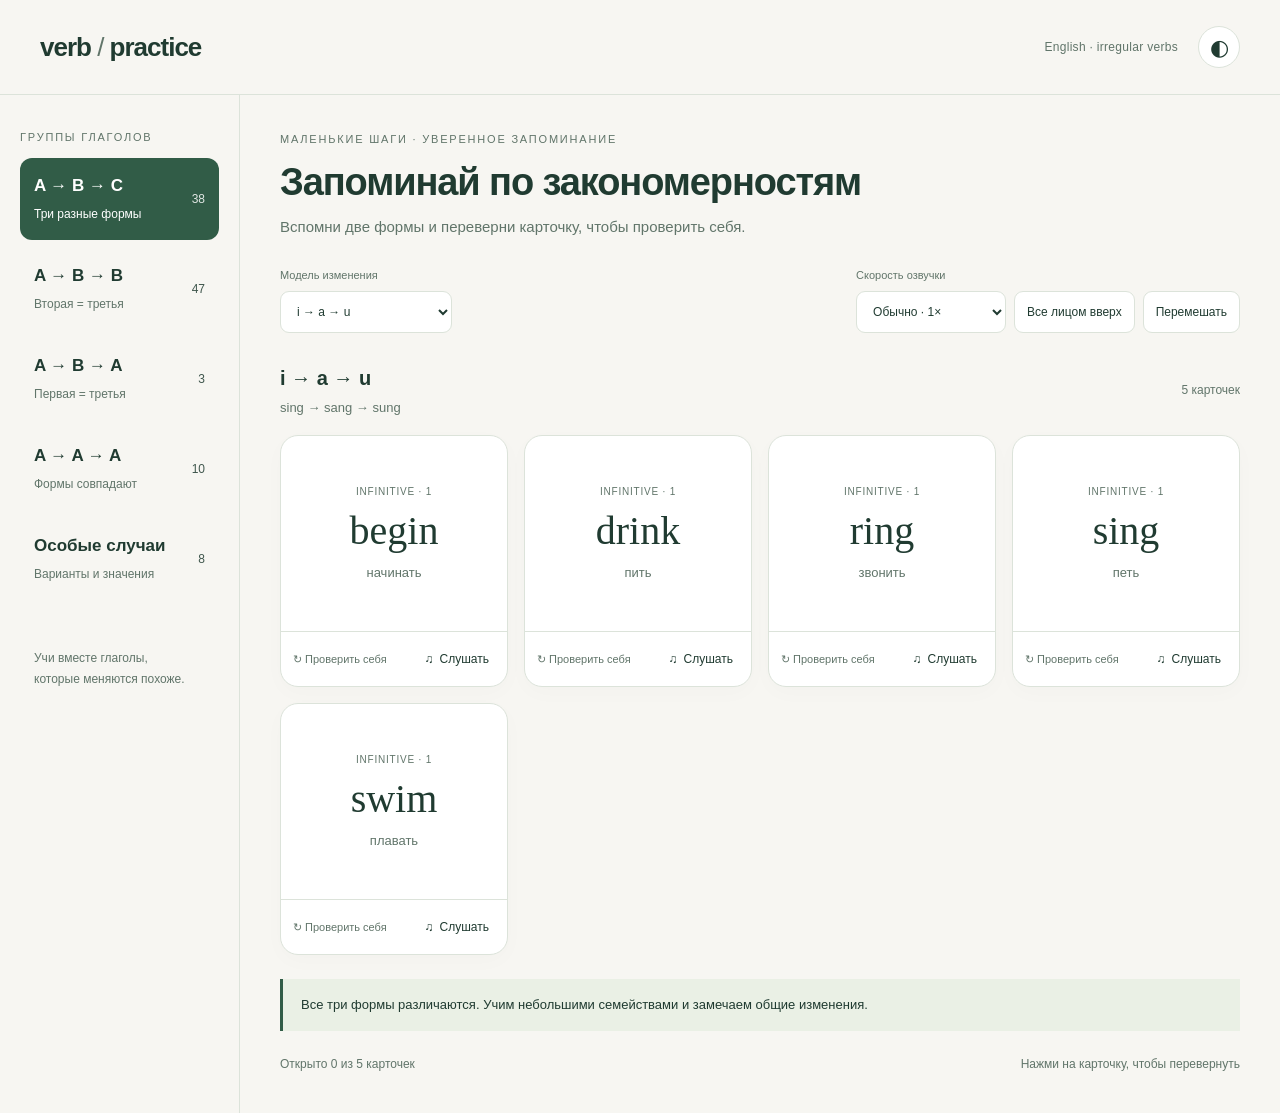
==== index.html @ 7c8f0abf "Add irregular verb flashcard trainer with grouped forms and audio playback" ====
<!doctype html>
<html lang="ru">
<head><meta charset="utf-8"><meta name="viewport" content="width=device-width,initial-scale=1"><meta name="theme-color" content="#315c47"><meta name="description" content="Карточки английских неправильных глаголов по типам изменений с озвучкой."><title>Verb Practice — неправильные глаголы</title><link rel="icon" href="icon.svg" type="image/svg+xml"><link rel="stylesheet" href="styles.css"><script src="data.js" defer></script><script src="audio.js" defer></script><script src="app.js" defer></script></head>
<body>
<a class="skip" href="#main">К карточкам</a>
<div class="app">
<header class="header"><a class="brand" href="./" aria-label="Verb Practice — главная">verb<span> / </span>practice</a><div class="header-right"><span class="tag">English · irregular verbs</span><button class="icon-button" id="theme" aria-label="Переключить тему">◐</button></div></header>
<div class="layout"><aside class="sidebar"><p class="eyebrow">Группы глаголов</p><nav id="groups" aria-label="Типы изменений"></nav><div class="sidebar-note">Учи вместе глаголы,<br>которые меняются похоже.</div></aside>
<main id="main"><p class="eyebrow">Маленькие шаги · уверенное запоминание</p><h1>Запоминай по закономерностям</h1><p class="intro">Вспомни две формы и переверни карточку, чтобы проверить себя.</p>
<div class="toolbar"><label class="field">Модель изменения<select id="family"></select></label><div class="tools"><label class="field">Скорость озвучки<select id="speed"><option value="0.8">Медленно · 0,8×</option><option value="1" selected>Обычно · 1×</option></select></label><button class="button" id="reset">Все лицом вверх</button><button class="button" id="shuffle">Перемешать</button></div></div>
<div class="model-heading"><div><h2 id="family-title"></h2><p id="pattern"></p></div><span id="card-count" class="count"></span></div>
<div id="cards" class="cards" aria-label="Карточки глаголов"></div><p class="empty" id="empty" hidden>В этой группе пока нет карточек.</p>
<div class="group-note" id="group-note"></div>
<footer class="footer"><span id="progress"></span><div class="audio-status"><span id="status" role="status" aria-live="polite">Нажми на карточку, чтобы перевернуть</span><button id="stop" class="text-button" hidden>Остановить звук</button></div></footer>
</main></div>
</div>
<template id="card-template"><article class="verb-card"><button class="face" type="button"><span class="front"><span class="form-label">Infinitive · 1</span><span class="word"></span><span class="translation"></span><span class="phonetic"></span></span><span class="back" hidden><span class="back-forms"><span class="form-column"><span class="form-label">Past Simple · 2</span><span class="past word"></span><span class="past-audio-label"></span></span><span class="form-column"><span class="form-label">Past Participle · 3</span><span class="participle word"></span><span class="part-audio-label"></span></span></span></span></button><div class="card-footer"><span class="flip-hint">↻ Проверить себя</span><button class="listen" type="button"><span aria-hidden="true">♫</span> <span class="listen-label">Слушать</span></button></div><div class="details" hidden><p class="variant"></p><p class="verb-note"></p></div></article></template>
</body></html>
---- styles.css ----
:root{color-scheme:light;--paper:#f7f6f2;--panel:#fff;--ink:#203b31;--sub:#61756a;--line:#dce3da;--green:#315c47;--on:#fff;--soft:#eaf0e5;--focus:#a95d17;--shadow:0 6px 22px #203b3105}
:root[data-theme=dark]{color-scheme:dark;--paper:#171c1a;--panel:#212924;--ink:#e5eee7;--sub:#a5b8ab;--line:#3c4c41;--green:#a6d2b4;--on:#17251c;--soft:#2e3b30;--focus:#f1c37c;--shadow:none}
*{box-sizing:border-box}body{margin:0;background:var(--paper);color:var(--ink);font:15px/1.5 -apple-system,BlinkMacSystemFont,"Segoe UI",Arial,sans-serif}button,select{font:inherit}button{cursor:pointer;color:inherit}button:disabled{cursor:default;opacity:.6}button:focus-visible,a:focus-visible,select:focus-visible{outline:3px solid var(--focus);outline-offset:4px}button,select,a{-webkit-tap-highlight-color:transparent}[hidden]{display:none!important}.skip{position:absolute;top:-100px;left:12px;padding:12px;background:var(--panel);color:var(--ink);z-index:10}.skip:focus{top:12px}.app{max-width:1440px;margin:auto;min-height:100vh}.header{display:flex;align-items:center;justify-content:space-between;padding:26px 40px;border-bottom:1px solid var(--line);gap:16px;flex-wrap:wrap}.brand{font-size:26px;font-weight:700;letter-spacing:-1px;text-decoration:none;color:var(--ink)}.brand span{color:var(--sub);font-weight:400}.header-right{display:flex;align-items:center;gap:20px}.tag{font-size:12px;color:var(--sub);letter-spacing:.3px}.icon-button{border:1px solid var(--line);background:var(--panel);border-radius:50%;width:42px;height:42px;font-size:22px}.layout{display:grid;grid-template-columns:240px minmax(0,1fr)}.sidebar{padding:34px 20px;border-right:1px solid var(--line)}.eyebrow{font-size:11px;letter-spacing:1.8px;text-transform:uppercase;color:var(--sub);margin:0 0 12px}.group{display:flex;width:100%;align-items:center;justify-content:space-between;text-align:left;border:0;background:transparent;padding:15px 14px;border-radius:12px;margin:8px 0;gap:5px}.group strong{display:block;font-size:17px;margin-bottom:4px;font-weight:600}.group small{font-size:12px;color:var(--sub)}.group .n{font-size:12px;opacity:.85}.group[aria-pressed=true]{background:var(--green);color:var(--on)}.group[aria-pressed=true] small{color:var(--on)}.sidebar-note{margin:48px 14px 0;font-size:12px;line-height:1.8;color:var(--sub)}main{padding:36px 40px 40px;min-width:0}h1{font-size:clamp(26px,3.4vw,38px);line-height:1.2;letter-spacing:-1.1px;margin:8px 0 10px;font-weight:600}.intro{font-size:15px;color:var(--sub);margin:0 0 28px;line-height:1.6}.toolbar{display:flex;align-items:flex-end;justify-content:space-between;gap:12px;flex-wrap:wrap;margin:0 0 30px}.tools{display:flex;align-items:flex-end;gap:8px;flex-wrap:wrap}.field{display:flex;flex-direction:column;gap:7px;font-size:11px;color:var(--sub);max-width:100%}select,.button{background:var(--panel);color:var(--ink);border:1px solid var(--line);padding:11px 12px;border-radius:9px;font-size:12px;min-height:42px;max-width:100%}.field select{min-width:150px}.button:hover,.listen:hover,.text-button:hover{background:var(--soft)}.model-heading{display:flex;gap:10px;align-items:center;justify-content:space-between;margin-bottom:18px}h2{font-size:20px;margin:0;font-weight:600}.model-heading p{font-size:13px;color:var(--sub);margin:5px 0 0}.count{font-size:12px;white-space:nowrap;color:var(--sub)}.cards{display:grid;grid-template-columns:repeat(3,minmax(0,1fr));gap:16px;align-items:start}.verb-card{background:var(--panel);border:1px solid var(--line);border-radius:18px;overflow:hidden;box-shadow:var(--shadow);transition:background .15s ease}.verb-card.is-flipped{background:var(--soft)}.face{border:0;background:transparent;width:100%;padding:22px 16px;text-align:center;min-height:195px;display:flex;align-items:center;justify-content:center}.front{display:flex;flex-direction:column;align-items:center;gap:9px;width:100%}.form-label{font-size:10px;letter-spacing:.8px;color:var(--sub);text-transform:uppercase}.word{font-family:Georgia,"Times New Roman",serif;font-size:40px;line-height:1.15;overflow-wrap:anywhere}.translation{font-size:13px;color:var(--sub)}.phonetic{font-size:12px;color:var(--sub)}.phonetic:empty{display:none}.back{width:100%}.back-forms{display:grid;grid-template-columns:1fr 1fr;gap:12px;align-items:start}.form-column{min-width:0;display:flex;flex-direction:column;gap:12px}.form-column .word{font-size:30px}.past-audio-label,.part-audio-label{font-size:11px;color:var(--sub)}.past-audio-label:empty,.part-audio-label:empty{display:none}.card-footer{display:flex;justify-content:space-between;align-items:center;padding:8px 12px;border-top:1px solid var(--line);gap:4px;min-height:52px}.flip-hint{font-size:11px;color:var(--sub)}.listen{border:0;background:transparent;display:flex;align-items:center;gap:6px;padding:10px 6px;font-size:12px;border-radius:7px;white-space:nowrap}.listen.playing{background:var(--green);color:var(--on)}.details{padding:12px 15px;border-top:1px solid var(--line);font-size:12px;color:var(--sub);line-height:1.65}.details p{margin:0}.details p+p{margin-top:8px}.details p:empty{display:none}.variant{color:var(--ink)}.group-note{padding:15px 18px;margin-top:24px;border-left:3px solid var(--green);background:var(--soft);font-size:13px;line-height:1.7}.footer{display:flex;gap:12px;align-items:flex-start;justify-content:space-between;margin-top:24px;font-size:12px;color:var(--sub);flex-wrap:wrap}.audio-status{display:flex;gap:10px;align-items:center;flex-wrap:wrap}.text-button{color:var(--ink);border:0;background:transparent;text-decoration:underline;padding:4px}.empty{color:var(--sub)}
@media(min-width:1250px){.cards{grid-template-columns:repeat(4,minmax(0,1fr))}}
@media(max-width:1000px){.layout{grid-template-columns:205px minmax(0,1fr)}main{padding:28px}.header{padding:24px 28px}.cards{grid-template-columns:repeat(2,minmax(0,1fr))}.sidebar{padding:28px 14px}.toolbar{justify-content:flex-start}}
@media(max-width:680px){.layout{grid-template-columns:1fr}.sidebar{border-right:0;border-bottom:1px solid var(--line);padding:18px}.sidebar nav{display:grid;grid-template-columns:repeat(3,minmax(0,1fr));gap:6px}.group{margin:0;padding:11px 9px}.group strong{font-size:14px}.group small,.sidebar-note{display:none}.group .n{font-size:10px}.header{padding:18px 20px}.brand{font-size:23px}.tag{display:none}main{padding:24px 18px}.toolbar{gap:14px}.toolbar>.field{width:100%}.field select{font-size:16px;min-width:0}.tools{width:100%}.tools .field{flex:1}.button{padding:10px;font-size:12px}.face{padding:18px 10px;min-height:180px}.word{font-size:35px}.form-column .word{font-size:25px}.back-forms{gap:7px}.form-label{font-size:9px;letter-spacing:.4px}.cards{gap:10px}.card-footer{padding:6px 8px;flex-wrap:wrap}.listen{padding:8px 4px;min-height:40px}.model-heading{align-items:flex-start}.group-note{padding:12px 14px}.icon-button{height:40px;width:40px}}
@media(max-width:360px){.cards{grid-template-columns:1fr}.face{min-height:170px}.form-label{font-size:10px}}
@media(prefers-reduced-motion:reduce){*{transition:none!important;scroll-behavior:auto!important}}

.long-forms .back-forms{grid-template-columns:1fr;gap:18px}.long-forms .form-column{gap:6px}.long-forms .form-column .word{font-size:28px}.long-forms .face{min-height:210px}
@media(max-width:480px){.cards{grid-template-columns:1fr}.face{min-height:185px}.form-column .word{font-size:32px}.form-label{font-size:10px}.card-footer{flex-wrap:nowrap;padding:8px 14px}.long-forms .back-forms{grid-template-columns:1fr 1fr;gap:14px}.long-forms .form-column .word{font-size:27px}}
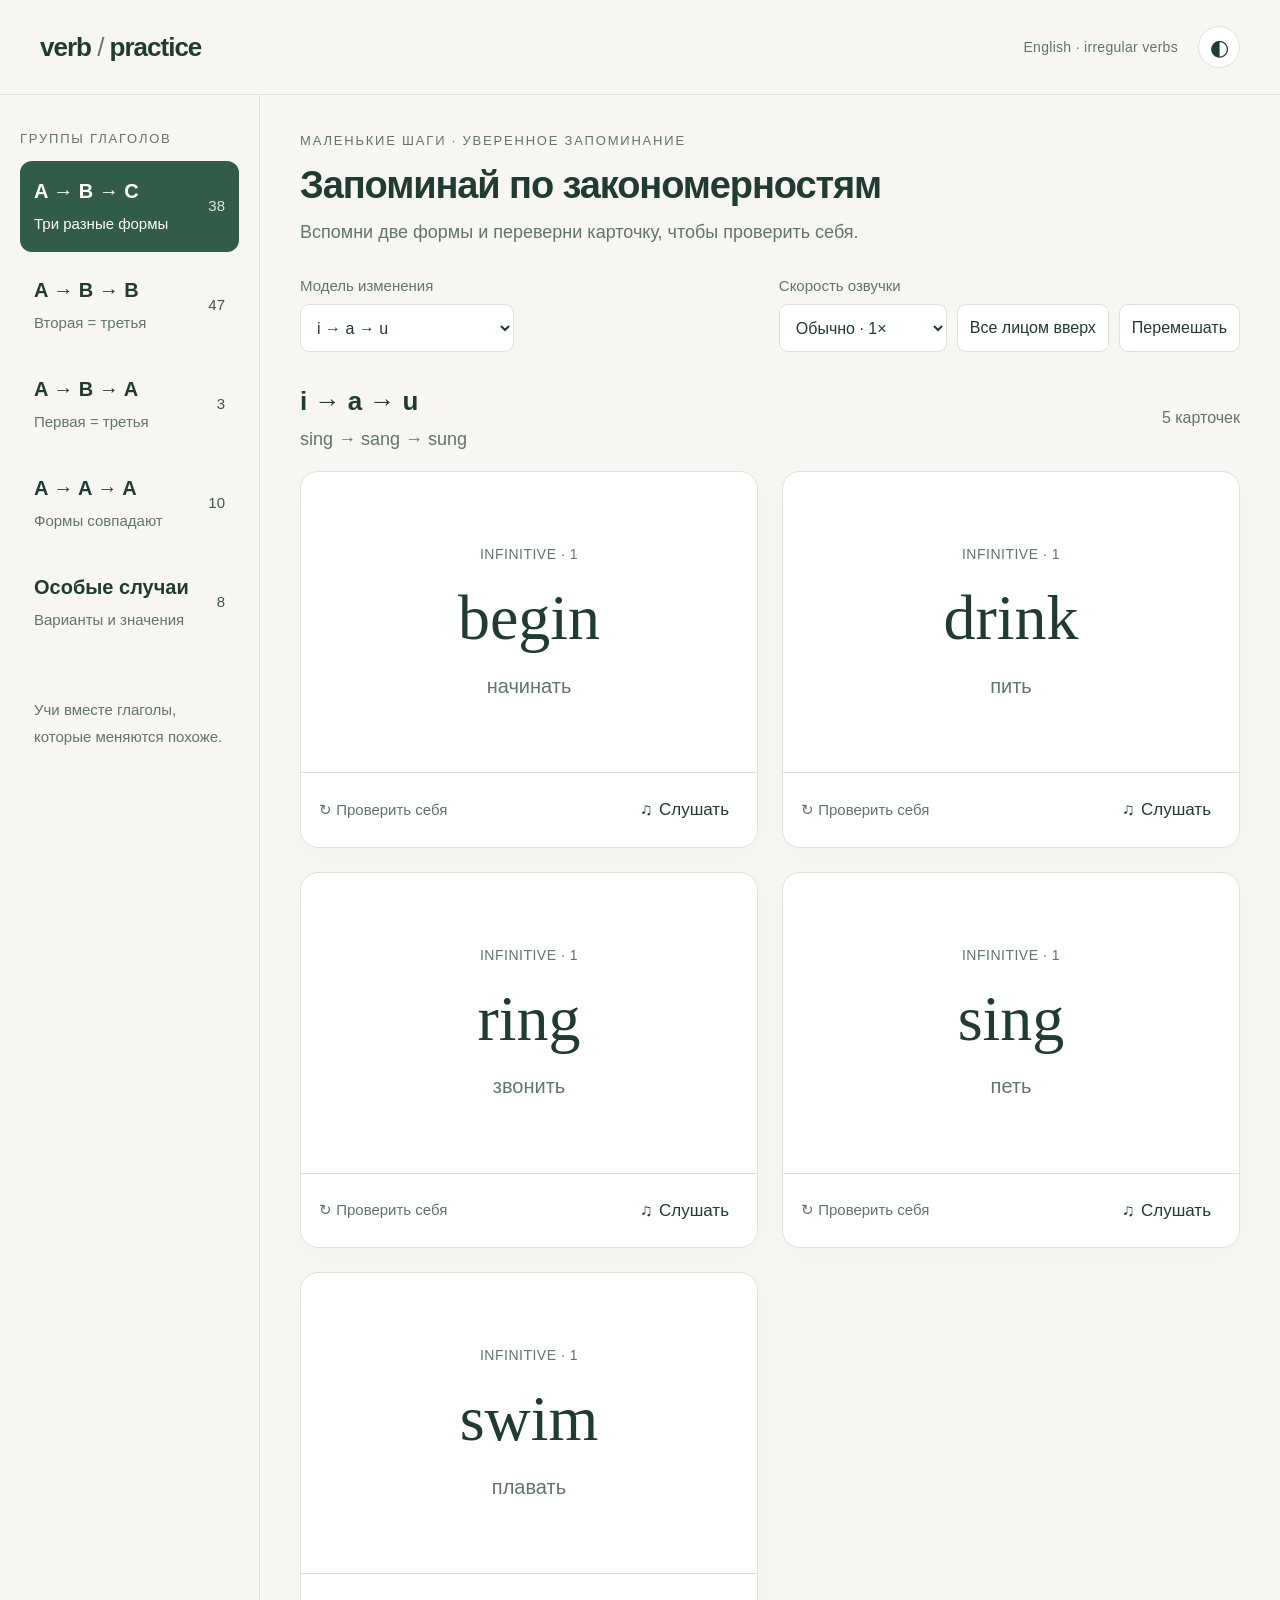
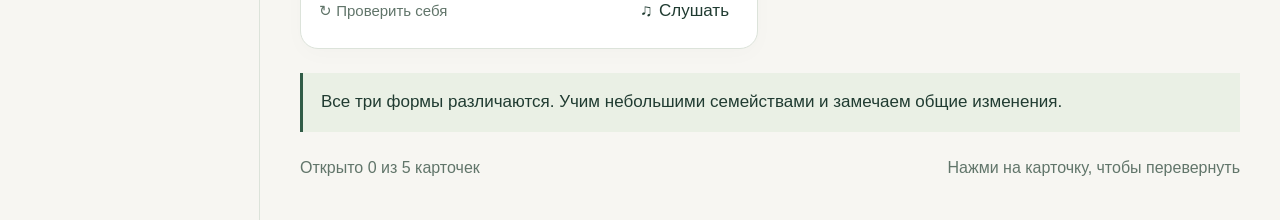
==== commit c42a7b32: "Refresh stylesheet cache for larger flashcards" ====
--- a/index.html
+++ b/index.html
@@ -1,6 +1,6 @@
 <!doctype html>
 <html lang="ru">
-<head><meta charset="utf-8"><meta name="viewport" content="width=device-width,initial-scale=1"><meta name="theme-color" content="#315c47"><meta name="description" content="Карточки английских неправильных глаголов по типам изменений с озвучкой."><title>Verb Practice — неправильные глаголы</title><link rel="icon" href="icon.svg" type="image/svg+xml"><link rel="stylesheet" href="styles.css"><script src="data.js" defer></script><script src="audio.js" defer></script><script src="app.js" defer></script></head>
+<head><meta charset="utf-8"><meta name="viewport" content="width=device-width,initial-scale=1"><meta name="theme-color" content="#315c47"><meta name="description" content="Карточки английских неправильных глаголов по типам изменений с озвучкой."><title>Verb Practice — неправильные глаголы</title><link rel="icon" href="icon.svg" type="image/svg+xml"><link rel="stylesheet" href="styles.css?v=large-20261104"><script src="data.js" defer></script><script src="audio.js" defer></script><script src="app.js" defer></script></head>
 <body>
 <a class="skip" href="#main">К карточкам</a>
 <div class="app">
--- a/styles.css
+++ b/styles.css
@@ -9,3 +9,14 @@
 
 .long-forms .back-forms{grid-template-columns:1fr;gap:18px}.long-forms .form-column{gap:6px}.long-forms .form-column .word{font-size:28px}.long-forms .face{min-height:210px}
 @media(max-width:480px){.cards{grid-template-columns:1fr}.face{min-height:185px}.form-column .word{font-size:32px}.form-label{font-size:10px}.card-footer{flex-wrap:nowrap;padding:8px 14px}.long-forms .back-forms{grid-template-columns:1fr 1fr;gap:14px}.long-forms .form-column .word{font-size:27px}}
+
+/* Larger learning cards and readable controls. */
+body{font-size:18px}.app{max-width:1600px}.layout{grid-template-columns:260px minmax(0,1fr)}
+.eyebrow{font-size:13px}.tag{font-size:14px}.intro{font-size:18px}.group strong{font-size:20px}.group small,.group .n,.sidebar-note{font-size:15px}
+.field{font-size:15px}select,.button{font-size:16px;min-height:48px}.tools{gap:10px}.toolbar{gap:18px}h2{font-size:26px}.model-heading p{font-size:18px}.count{font-size:16px}
+.cards{grid-template-columns:repeat(2,minmax(0,1fr));gap:24px}.face{min-height:300px;padding:30px 22px}.front{gap:16px}.word{font-size:64px}.translation{font-size:20px}.phonetic{font-size:18px}.form-label{font-size:14px;letter-spacing:.5px}.form-column .word{font-size:48px}.back-forms{gap:20px}.form-column{gap:16px}.past-audio-label,.part-audio-label{font-size:18px}
+.card-footer{padding:12px 18px;min-height:72px;gap:12px;flex-wrap:wrap}.flip-hint{font-size:15px}.listen{font-size:17px;padding:12px 10px;min-height:48px}.details{font-size:17px;padding:18px 22px}.group-note{font-size:17px}.footer{font-size:16px}.text-button{font-size:16px;min-height:44px}
+.long-forms .back-forms{grid-template-columns:1fr;gap:24px}.long-forms .form-column{gap:9px}.long-forms .form-column .word{font-size:46px}.long-forms .face{min-height:340px}
+@media(max-width:1000px){.layout{grid-template-columns:210px minmax(0,1fr)}main{padding:28px 22px}.cards{grid-template-columns:1fr}.sidebar{padding:28px 12px}.group{padding:14px 10px}.group strong{font-size:18px}.group small{font-size:14px}}
+@media(max-width:680px){.layout{grid-template-columns:1fr}.sidebar{padding:18px}.sidebar nav{grid-template-columns:repeat(2,minmax(0,1fr));gap:8px}.group strong{font-size:18px}.group .n{font-size:14px}.cards{grid-template-columns:1fr;gap:20px}main{padding:26px 18px}.face{min-height:290px;padding:28px 18px}.word{font-size:60px}.form-column .word{font-size:44px}.form-label{font-size:13px}.translation{font-size:20px}.card-footer{padding:12px 14px}.flip-hint{font-size:15px}.listen{font-size:17px}.long-forms .form-column .word{font-size:42px}.long-forms .face{min-height:340px}.details{padding:16px 18px}.tools .field{flex-basis:100%}.tools .button{flex:1}.count{white-space:normal;text-align:right}.model-heading{gap:16px}}
+@media(max-width:360px){.word{font-size:54px}.form-column .word{font-size:38px}.long-forms .form-column .word{font-size:38px}.form-label{font-size:12px}.card-footer{gap:4px}.flip-hint{font-size:14px}.listen{font-size:16px}}
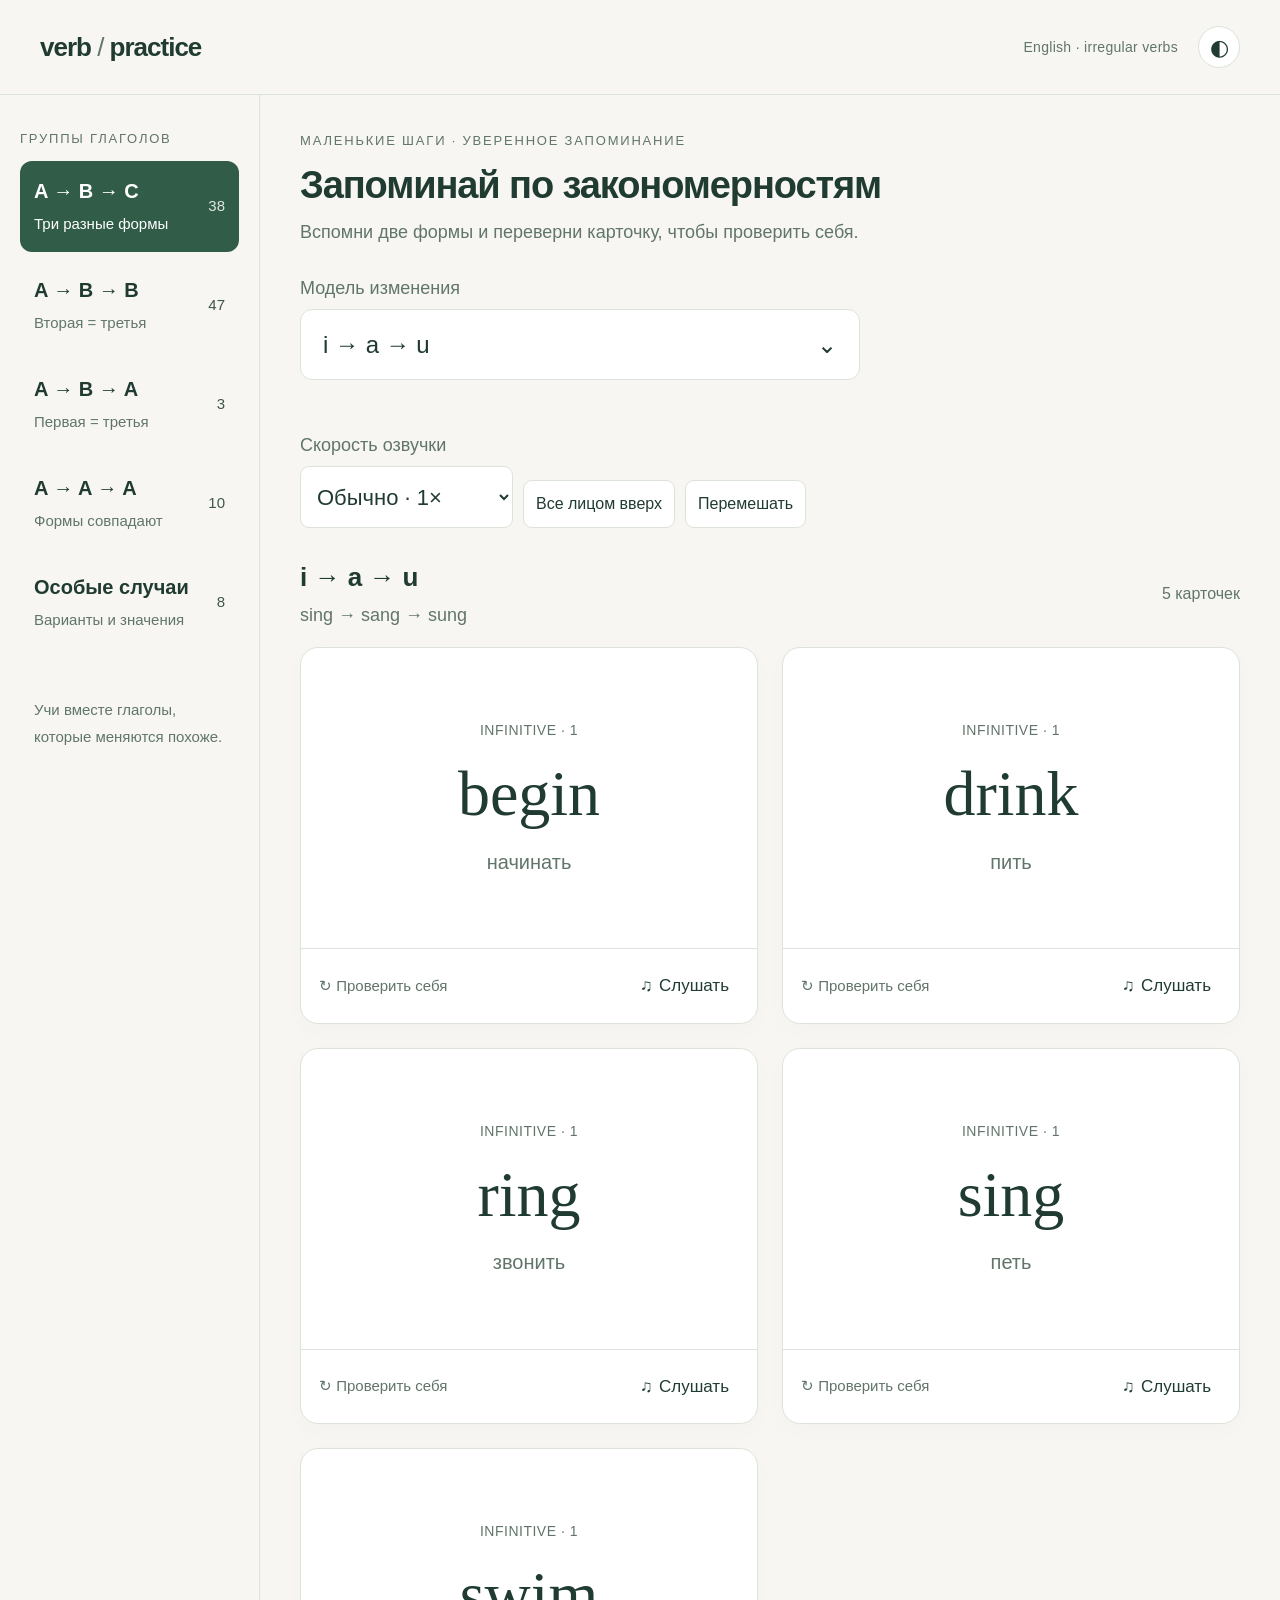
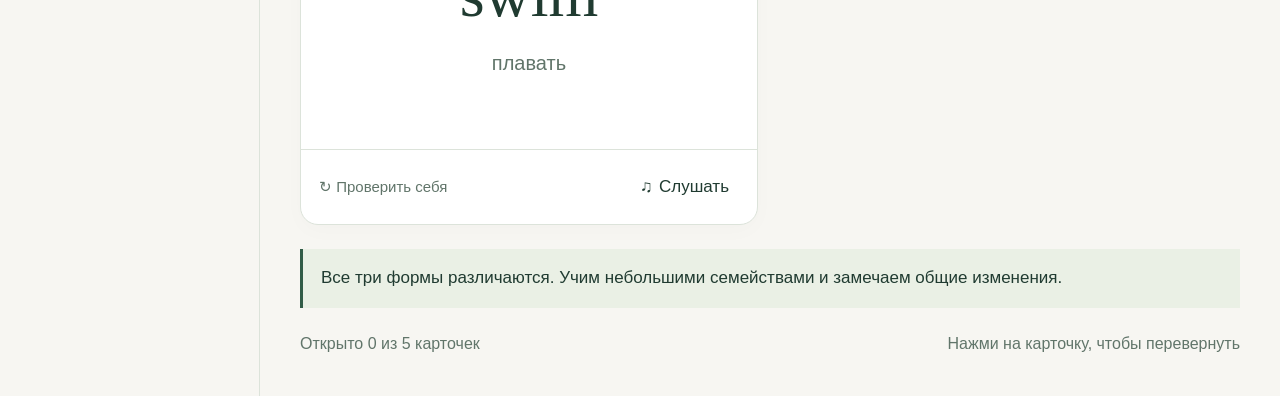
==== commit 6f8ce736: "Replace small system model menu with large accessible choices" ====
--- a/index.html
+++ b/index.html
@@ -1,13 +1,13 @@
 <!doctype html>
 <html lang="ru">
-<head><meta charset="utf-8"><meta name="viewport" content="width=device-width,initial-scale=1"><meta name="theme-color" content="#315c47"><meta name="description" content="Карточки английских неправильных глаголов по типам изменений с озвучкой."><title>Verb Practice — неправильные глаголы</title><link rel="icon" href="icon.svg" type="image/svg+xml"><link rel="stylesheet" href="styles.css?v=large-20261104"><script src="data.js" defer></script><script src="audio.js" defer></script><script src="app.js" defer></script></head>
+<head><meta charset="utf-8"><meta name="viewport" content="width=device-width,initial-scale=1"><meta name="theme-color" content="#315c47"><meta name="description" content="Карточки английских неправильных глаголов по типам изменений с озвучкой."><title>Verb Practice — неправильные глаголы</title><link rel="icon" href="icon.svg" type="image/svg+xml"><link rel="stylesheet" href="styles.css?v=large-menu-20261104"><script src="data.js" defer></script><script src="audio.js" defer></script><script src="app.js?v=large-menu-20261104" defer></script></head>
 <body>
 <a class="skip" href="#main">К карточкам</a>
 <div class="app">
 <header class="header"><a class="brand" href="./" aria-label="Verb Practice — главная">verb<span> / </span>practice</a><div class="header-right"><span class="tag">English · irregular verbs</span><button class="icon-button" id="theme" aria-label="Переключить тему">◐</button></div></header>
 <div class="layout"><aside class="sidebar"><p class="eyebrow">Группы глаголов</p><nav id="groups" aria-label="Типы изменений"></nav><div class="sidebar-note">Учи вместе глаголы,<br>которые меняются похоже.</div></aside>
 <main id="main"><p class="eyebrow">Маленькие шаги · уверенное запоминание</p><h1>Запоминай по закономерностям</h1><p class="intro">Вспомни две формы и переверни карточку, чтобы проверить себя.</p>
-<div class="toolbar"><label class="field">Модель изменения<select id="family"></select></label><div class="tools"><label class="field">Скорость озвучки<select id="speed"><option value="0.8">Медленно · 0,8×</option><option value="1" selected>Обычно · 1×</option></select></label><button class="button" id="reset">Все лицом вверх</button><button class="button" id="shuffle">Перемешать</button></div></div>
+<div class="toolbar"><div class="field family-field"><span id="family-label">Модель изменения</span><select id="family" hidden aria-hidden="true"></select><details id="family-picker" class="family-picker"><summary aria-labelledby="family-label family-current"><span id="family-current"></span><span aria-hidden="true">⌄</span></summary><div id="family-options" class="family-options" role="group" aria-label="Модели изменения"></div></details></div><div class="tools"><label class="field">Скорость озвучки<select id="speed"><option value="0.8">Медленно · 0,8×</option><option value="1" selected>Обычно · 1×</option></select></label><button class="button" id="reset">Все лицом вверх</button><button class="button" id="shuffle">Перемешать</button></div></div>
 <div class="model-heading"><div><h2 id="family-title"></h2><p id="pattern"></p></div><span id="card-count" class="count"></span></div>
 <div id="cards" class="cards" aria-label="Карточки глаголов"></div><p class="empty" id="empty" hidden>В этой группе пока нет карточек.</p>
 <div class="group-note" id="group-note"></div>
--- a/styles.css
+++ b/styles.css
@@ -20,3 +20,13 @@
 @media(max-width:1000px){.layout{grid-template-columns:210px minmax(0,1fr)}main{padding:28px 22px}.cards{grid-template-columns:1fr}.sidebar{padding:28px 12px}.group{padding:14px 10px}.group strong{font-size:18px}.group small{font-size:14px}}
 @media(max-width:680px){.layout{grid-template-columns:1fr}.sidebar{padding:18px}.sidebar nav{grid-template-columns:repeat(2,minmax(0,1fr));gap:8px}.group strong{font-size:18px}.group .n{font-size:14px}.cards{grid-template-columns:1fr;gap:20px}main{padding:26px 18px}.face{min-height:290px;padding:28px 18px}.word{font-size:60px}.form-column .word{font-size:44px}.form-label{font-size:13px}.translation{font-size:20px}.card-footer{padding:12px 14px}.flip-hint{font-size:15px}.listen{font-size:17px}.long-forms .form-column .word{font-size:42px}.long-forms .face{min-height:340px}.details{padding:16px 18px}.tools .field{flex-basis:100%}.tools .button{flex:1}.count{white-space:normal;text-align:right}.model-heading{gap:16px}}
 @media(max-width:360px){.word{font-size:54px}.form-column .word{font-size:38px}.long-forms .form-column .word{font-size:38px}.form-label{font-size:12px}.card-footer{gap:4px}.flip-hint{font-size:14px}.listen{font-size:16px}}
+
+/* Large native HTML disclosure instead of the OS-sized select menu. */
+.family-field{width:min(100%,560px)}.family-picker{width:100%;background:var(--panel);border:1px solid var(--line);border-radius:12px;overflow:hidden;color:var(--ink)}
+.family-picker summary{display:flex;justify-content:space-between;align-items:center;gap:16px;list-style:none;padding:18px 22px;min-height:68px;font-size:24px;line-height:1.4;cursor:pointer;color:var(--ink)}
+.family-picker summary::-webkit-details-marker{display:none}.family-picker summary:focus-visible{outline:3px solid var(--focus);outline-offset:-4px}
+.family-picker[open] summary{border-bottom:1px solid var(--line)}.family-options{display:grid;padding:8px;gap:6px}
+.family-option{display:flex;align-items:center;width:100%;text-align:left;font-size:24px;line-height:1.5;min-height:66px;padding:14px 18px;border:0;border-radius:8px;background:var(--panel);color:var(--ink);overflow-wrap:anywhere}
+.family-option:hover{background:var(--soft)}.family-option[aria-pressed=true]{background:var(--green);color:var(--on)}
+.field{font-size:18px}#speed{font-size:22px;min-height:62px}.toolbar{align-items:flex-start}.tools{padding-top:34px}
+@media(max-width:680px){.family-field{width:100%}.family-picker summary,.family-option{font-size:23px}.family-picker summary{padding:16px}.family-option{padding:14px}.tools{padding-top:0}}
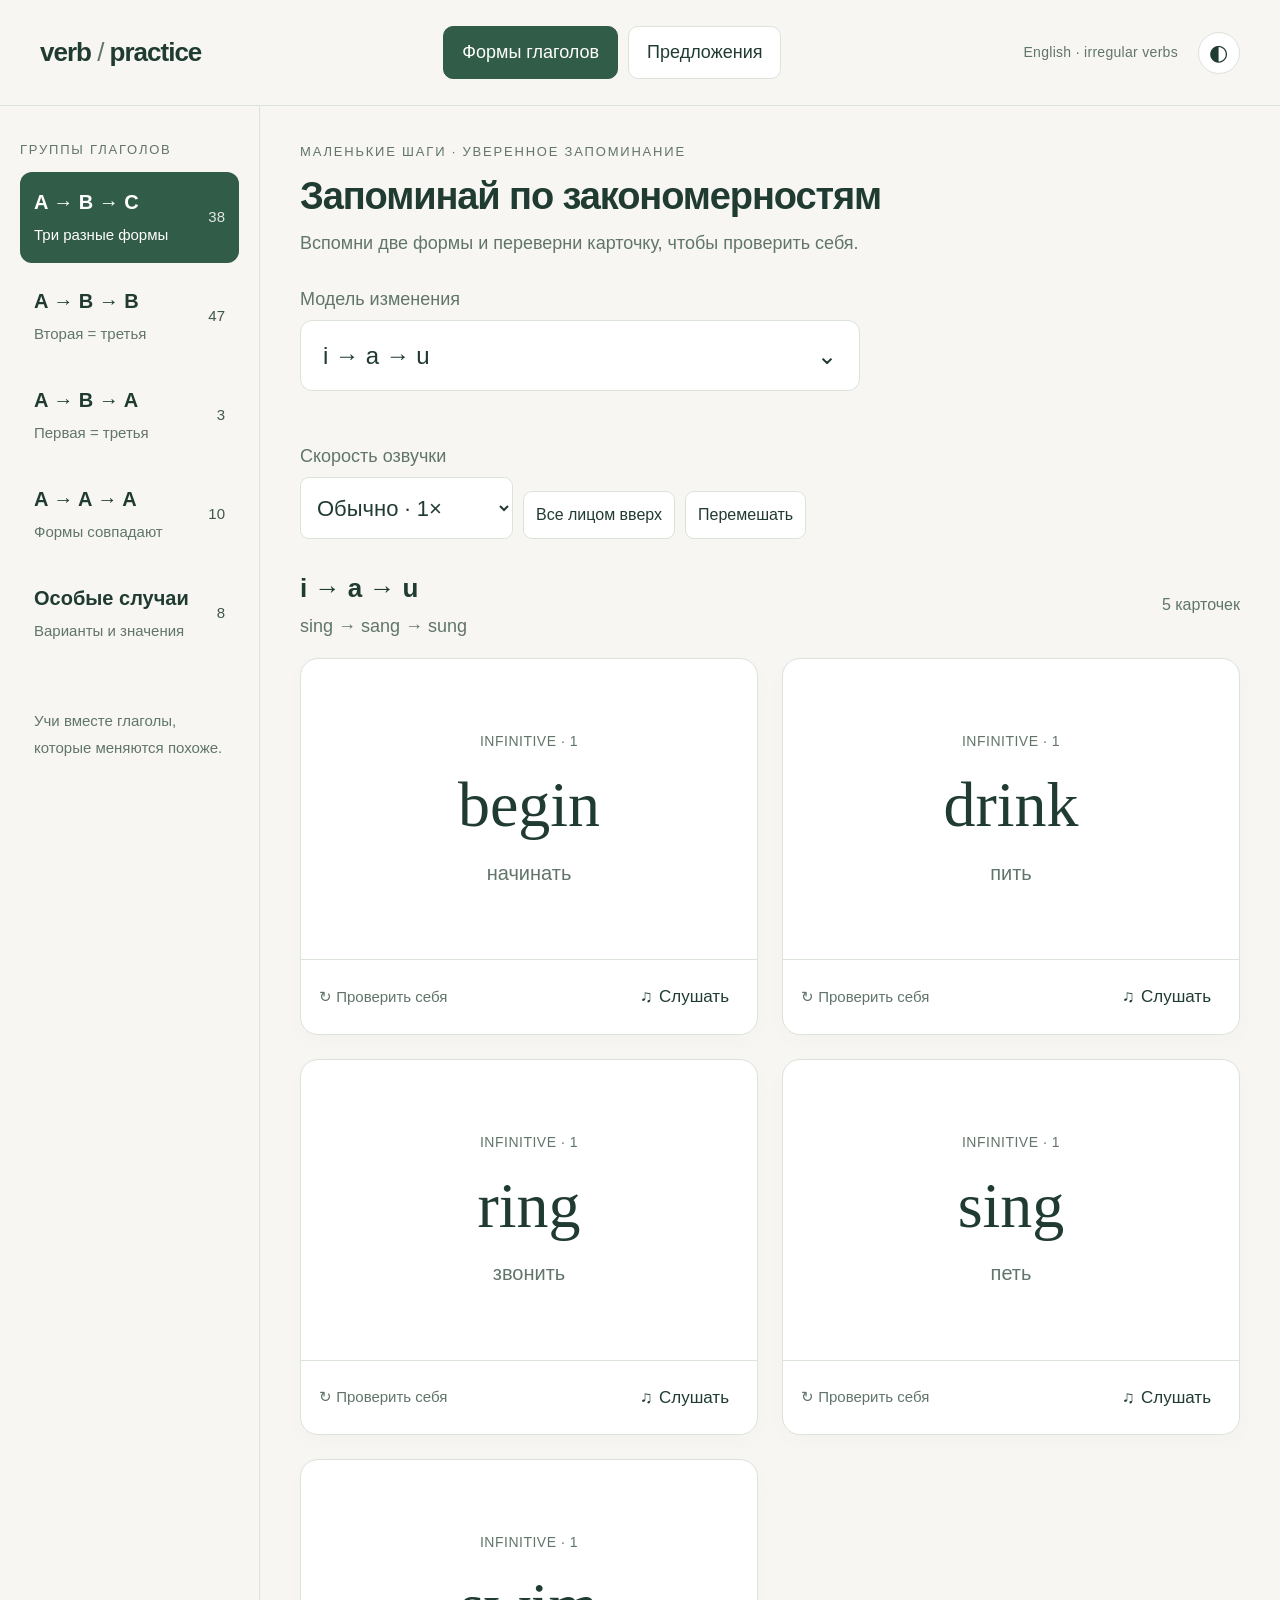
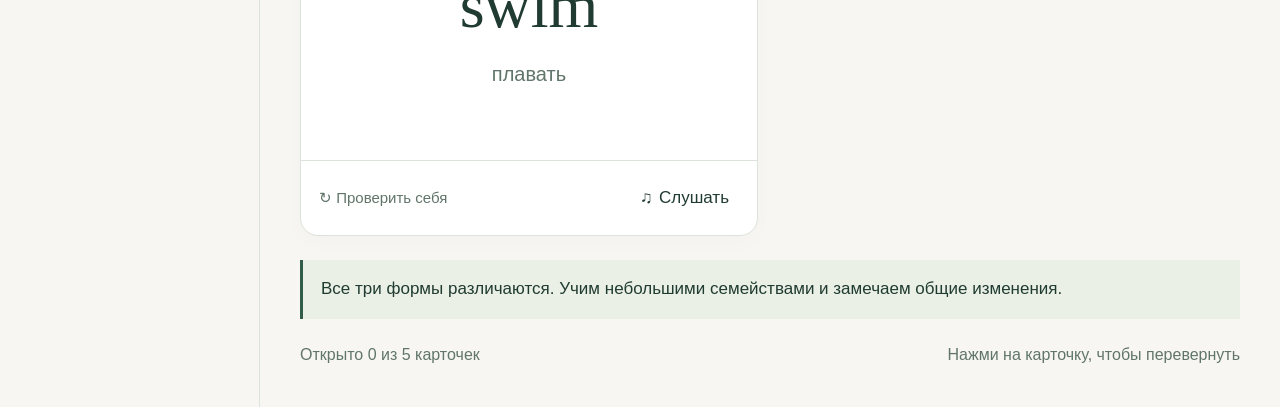
==== commit 586aa18f: "Add 103 present-simple sentence flashcards grouped by grammatical frames" ====
--- a/index.html
+++ b/index.html
@@ -1,10 +1,10 @@
 <!doctype html>
 <html lang="ru">
-<head><meta charset="utf-8"><meta name="viewport" content="width=device-width,initial-scale=1"><meta name="theme-color" content="#315c47"><meta name="description" content="Карточки английских неправильных глаголов по типам изменений с озвучкой."><title>Verb Practice — неправильные глаголы</title><link rel="icon" href="icon.svg" type="image/svg+xml"><link rel="stylesheet" href="styles.css?v=large-menu-20261104"><script src="data.js" defer></script><script src="audio.js" defer></script><script src="app.js?v=large-menu-20261104" defer></script></head>
+<head><meta charset="utf-8"><meta name="viewport" content="width=device-width,initial-scale=1"><meta name="theme-color" content="#315c47"><meta name="description" content="Карточки английских неправильных глаголов по типам изменений с озвучкой."><title>Verb Practice — неправильные глаголы</title><link rel="icon" href="icon.svg" type="image/svg+xml"><link rel="stylesheet" href="styles.css?v=frames-20261104"><script src="data.js" defer></script><script src="audio.js" defer></script><script src="app.js?v=large-menu-20261104" defer></script></head>
 <body>
 <a class="skip" href="#main">К карточкам</a>
 <div class="app">
-<header class="header"><a class="brand" href="./" aria-label="Verb Practice — главная">verb<span> / </span>practice</a><div class="header-right"><span class="tag">English · irregular verbs</span><button class="icon-button" id="theme" aria-label="Переключить тему">◐</button></div></header>
+<header class="header"><a class="brand" href="./" aria-label="Verb Practice — главная">verb<span> / </span>practice</a><nav class="mode-nav" aria-label="Режим тренировки"><a href="./" aria-current="page">Формы глаголов</a><a href="frames.html">Предложения</a></nav><div class="header-right"><span class="tag">English · irregular verbs</span><button class="icon-button" id="theme" aria-label="Переключить тему">◐</button></div></header>
 <div class="layout"><aside class="sidebar"><p class="eyebrow">Группы глаголов</p><nav id="groups" aria-label="Типы изменений"></nav><div class="sidebar-note">Учи вместе глаголы,<br>которые меняются похоже.</div></aside>
 <main id="main"><p class="eyebrow">Маленькие шаги · уверенное запоминание</p><h1>Запоминай по закономерностям</h1><p class="intro">Вспомни две формы и переверни карточку, чтобы проверить себя.</p>
 <div class="toolbar"><div class="field family-field"><span id="family-label">Модель изменения</span><select id="family" hidden aria-hidden="true"></select><details id="family-picker" class="family-picker"><summary aria-labelledby="family-label family-current"><span id="family-current"></span><span aria-hidden="true">⌄</span></summary><div id="family-options" class="family-options" role="group" aria-label="Модели изменения"></div></details></div><div class="tools"><label class="field">Скорость озвучки<select id="speed"><option value="0.8">Медленно · 0,8×</option><option value="1" selected>Обычно · 1×</option></select></label><button class="button" id="reset">Все лицом вверх</button><button class="button" id="shuffle">Перемешать</button></div></div>
--- a/styles.css
+++ b/styles.css
@@ -30,3 +30,7 @@
 .family-option:hover{background:var(--soft)}.family-option[aria-pressed=true]{background:var(--green);color:var(--on)}
 .field{font-size:18px}#speed{font-size:22px;min-height:62px}.toolbar{align-items:flex-start}.tools{padding-top:34px}
 @media(max-width:680px){.family-field{width:100%}.family-picker summary,.family-option{font-size:23px}.family-picker summary{padding:16px}.family-option{padding:14px}.tools{padding-top:0}}
+
+.mode-nav{display:flex;gap:10px;flex-wrap:wrap}.mode-nav a{padding:12px 18px;border-radius:10px;font-size:18px;color:var(--ink);text-decoration:none;border:1px solid var(--line);background:var(--panel)}.mode-nav a[aria-current=page]{background:var(--green);color:var(--on);border-color:var(--green)}
+.frames-page .sidebar{padding:28px 14px}.frames-page .group strong{font-size:19px;overflow-wrap:anywhere}.frames-page .group small{font-size:15px}.frames-page .group{padding:14px 10px}.frames-page .tools{padding-top:0}.frame-legend{font-size:18px;line-height:1.7;color:var(--sub);margin-bottom:24px}.frames-page .toolbar{margin-bottom:26px}.sentence-card .face{min-height:310px;padding:30px 26px}.sentence-side{display:flex;flex-direction:column;align-items:center;gap:24px;width:100%}.sentence{font-family:Georgia,"Times New Roman",serif;font-size:40px;line-height:1.4;overflow-wrap:normal;word-break:normal}.sentence strong{font-weight:700;text-decoration:underline;text-decoration-thickness:2px;text-underline-offset:6px}.russian .sentence{font-size:34px}.verb-label{font-size:17px;color:var(--sub)}
+@media(max-width:680px){.frames-page .sidebar nav{grid-template-columns:1fr 1fr}.frames-page .group strong{font-size:17px}.frames-page .group small{display:block;font-size:14px}.sentence-card .face{min-height:290px;padding:26px 18px}.sentence{font-size:36px}.russian .sentence{font-size:30px}.mode-nav{width:100%;order:3}.mode-nav a{flex:1;text-align:center;font-size:17px;padding:12px}.frame-legend{font-size:17px}}
